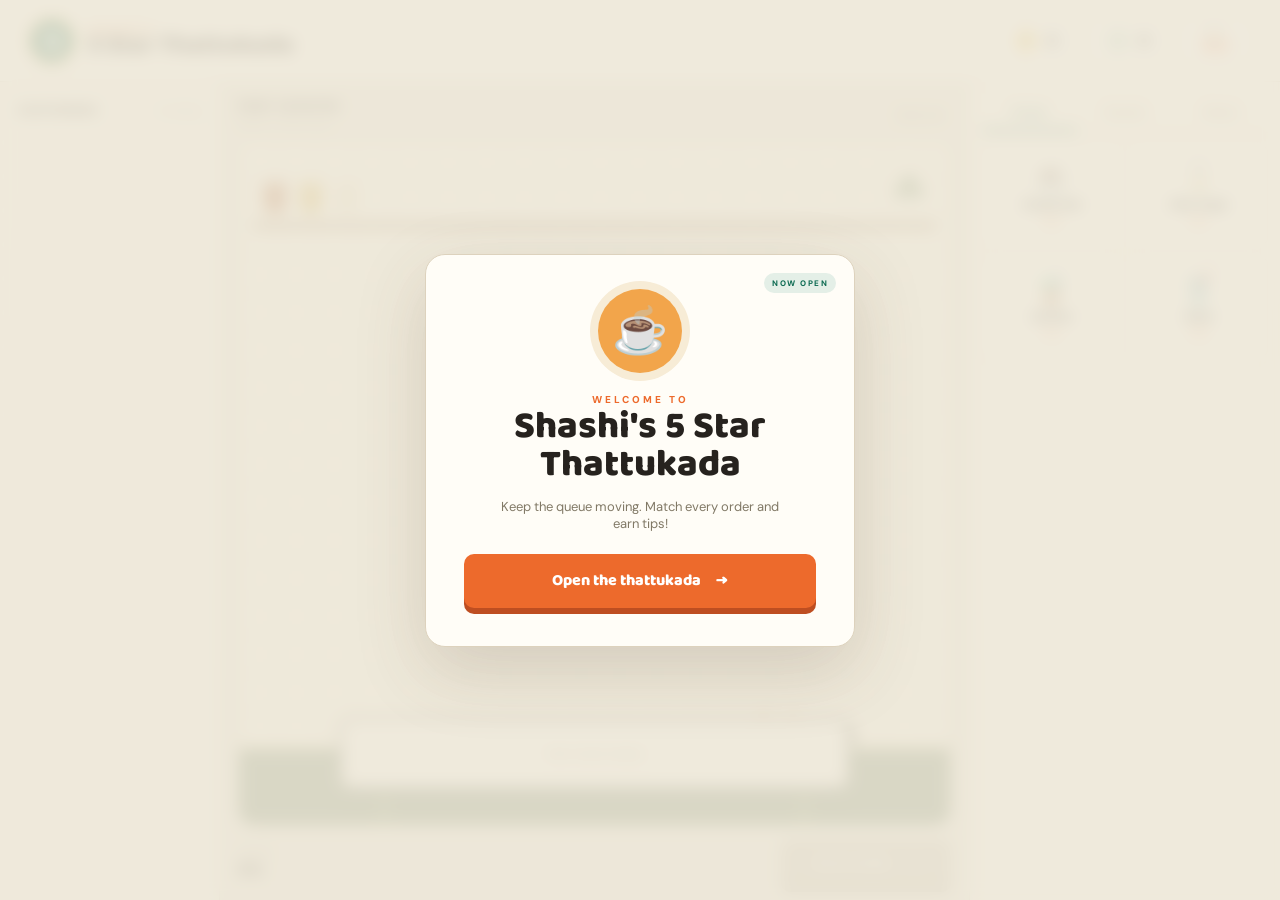
==== index.html @ 860135ed "ver 1" ====
<!doctype html>
<html lang="en">
  <head>
    <meta charset="UTF-8" />
    <meta name="viewport" content="width=device-width, initial-scale=1.0" />
    <title>Shashi's 5 Star Thattukada</title>
    <link rel="preconnect" href="https://fonts.googleapis.com" />
    <link rel="preconnect" href="https://fonts.gstatic.com" crossorigin />
    <link href="https://fonts.googleapis.com/css2?family=Baloo+2:wght@600;700;800&family=DM+Sans:wght@500;600;700&display=swap" rel="stylesheet" />
    <link rel="stylesheet" href="styles.css" />
  </head>
  <body>
    <main class="game-shell">
      <header class="topbar">
        <div class="brand">
          <span class="brand-mark">S</span>
          <div>
            <p>SHASHI'S</p>
            <h1>5 Star Thattukada</h1>
          </div>
        </div>
        <div class="stats">
          <div class="stat"><span class="stat-icon coin">₹</span><strong id="coins">0</strong></div>
          <div class="stat"><span class="stat-icon served">✓</span><strong id="served">0</strong></div>
          <div class="stat time-stat"><span>DAY</span><strong id="timeLeft">90</strong></div>
        </div>
      </header>

      <section class="game-board">
        <aside class="customer-lane">
          <div class="section-heading">
            <span>CUSTOMERS</span>
            <small id="queueCount">0 waiting</small>
          </div>
          <div id="customers" class="customers"></div>
        </aside>

        <section class="prep-area">
          <div class="prep-header">
            <div class="section-heading">
              <span>PREP COUNTER</span>
              <small id="prepHint">Select a menu item</small>
            </div>
            <button id="clearTray" class="clear-button" type="button">Clear tray</button>
          </div>
          <div class="counter">
            <div class="shelf">
              <div class="jars"><span class="jar chai"></span><span class="jar spice"></span><span class="jar sugar"></span></div>
              <div class="plant">☘</div>
            </div>
            <div class="stove"><div class="pan"><span class="steam">〰</span></div><div class="flame">● ●</div></div>
            <div id="tray" class="tray" aria-live="polite"><span class="tray-empty">Your tray is empty</span></div>
          </div>
          <div class="tray-actions">
            <div id="trayTotal" class="tray-total">TOTAL <strong>₹0</strong></div>
            <button id="serveButton" class="serve-button" type="button" disabled>Serve order <span>→</span></button>
          </div>
        </section>

        <aside class="menu-panel">
          <div class="menu-tabs" id="menuTabs">
            <button class="active" type="button" data-category="beverages">Drinks</button>
            <button type="button" data-category="snacks">Snacks</button>
            <button type="button" data-category="meals">Meals</button>
          </div>
          <div id="menuGrid" class="menu-grid"></div>
        </aside>
      </section>
    </main>

    <div id="modifierModal" class="modal" aria-hidden="true">
      <div class="modal-card">
        <button id="closeModal" class="modal-close" type="button" aria-label="Close">×</button>
        <div id="modifierIcon" class="modifier-icon">☕</div>
        <h2 id="modifierTitle">Prepare drink</h2>
        <div class="modifier-section">
          <label>MILK</label>
          <div class="choice-row" id="milkChoices">
            <button type="button" data-value="milk" class="selected">With milk</button>
            <button type="button" data-value="no-milk">No milk</button>
          </div>
        </div>
        <div class="modifier-section">
          <label>SUGAR</label>
          <div class="choice-row" id="sugarChoices">
            <button type="button" data-value="sugar" class="selected">Sugar</button>
            <button type="button" data-value="no-sugar">No sugar</button>
          </div>
        </div>
        <button id="addDrink" class="add-button" type="button">Add to tray</button>
      </div>
    </div>

    <div id="startScreen" class="start-screen">
      <div class="start-card">
        <div class="start-badge">NOW OPEN</div>
        <div class="start-icon">☕</div>
        <p class="eyebrow">WELCOME TO</p>
        <h2>Shashi's 5 Star<br />Thattukada</h2>
        <p class="start-copy">Keep the queue moving. Match every order and earn tips!</p>
        <button id="startButton" type="button">Open the thattukada <span>→</span></button>
      </div>
    </div>
    <div id="toast" class="toast"></div>
    <script src="script.js"></script>
  </body>
</html>
---- styles.css ----
:root {
  --ink:#26221e; --cream:#f7f2e8; --paper:#fffdf7; --orange:#ed6a2c;
  --green:#0d6b52; --yellow:#f1b84b; --line:#ddd4c4;
}
*{box-sizing:border-box}
body{margin:0;min-width:320px;min-height:100vh;color:var(--ink);background:#e9e2d4;font-family:"DM Sans",sans-serif;overflow-x:hidden}
button{font:inherit;cursor:pointer}
.game-shell{min-height:100vh;background:radial-gradient(circle at 12% 20%,rgba(255,255,255,.55) 0 2px,transparent 3px),linear-gradient(135deg,#f7f3e9 0%,#eee7d8 100%);background-size:34px 34px,auto}
.topbar{height:82px;display:flex;align-items:center;justify-content:space-between;padding:10px 28px;background:var(--paper);border-bottom:1px solid var(--line)}
.brand{display:flex;align-items:center;gap:12px}
.brand-mark{width:48px;height:48px;display:grid;place-items:center;border-radius:50%;background:var(--green);color:white;border:3px solid #f1b84b;font:800 28px "Baloo 2"}
.brand p{margin:0;color:var(--orange);font-size:11px;font-weight:800;letter-spacing:2px}
.brand h1{margin:-4px 0 0;font:800 25px "Baloo 2";line-height:1}
.stats{display:flex;align-items:stretch;gap:8px;height:48px}
.stat{min-width:84px;display:flex;align-items:center;justify-content:center;gap:8px;border:1px solid var(--line);border-radius:10px;background:#fff;font-size:18px}
.stat-icon{width:24px;height:24px;display:grid;place-items:center;border-radius:50%;font-size:13px}
.coin{background:#ffe08a;color:#71520d}.served{background:#d5eddd;color:var(--green)}
.time-stat{min-width:74px;flex-direction:column;gap:0;line-height:1}
.time-stat span{font-size:9px;letter-spacing:1.5px;color:#888175}.time-stat strong{color:var(--orange);font-size:20px}
.game-board{height:calc(100vh - 82px);min-height:560px;display:grid;grid-template-columns:220px minmax(360px,1fr) 310px}
.customer-lane,.prep-area,.menu-panel{border-right:1px solid var(--line)}
.customer-lane{padding:18px 14px;background:rgba(255,253,247,.68);overflow-y:auto}
.section-heading{display:flex;align-items:baseline;justify-content:space-between;margin:0 4px 12px}
.section-heading span{font:800 13px "Baloo 2";letter-spacing:1px}.section-heading small{color:#999185;font-size:10px}
.customers{display:grid;gap:10px}
.customer-card{position:relative;min-height:126px;padding:12px;border:1px solid #ddd4c4;border-radius:12px;background:var(--paper);box-shadow:0 3px 0 rgba(88,74,51,.05);transition:.2s;text-align:left;width:100%}
.customer-card.selected{border:2px solid var(--green);box-shadow:0 5px 16px rgba(13,107,82,.12)}
.customer-card.danger{border-color:#df6b50}
.customer-top{display:flex;align-items:center;gap:9px}
.avatar{width:38px;height:38px;border-radius:50%;display:grid;place-items:center;background:#e5ad72;border:2px solid white;box-shadow:0 0 0 1px #d7c4a7;font-size:21px}
.customer-name{font:800 13px "Baloo 2"}.customer-name small{display:block;color:#9b927f;font:600 9px "DM Sans"}
.customer-order{margin:9px 0 7px;display:grid;gap:4px}.order-item{display:flex;justify-content:space-between;align-items:center;font-size:10px;font-weight:700}.order-item .matched{color:var(--green)}
.patience{height:5px;border-radius:5px;background:#ebe5d8;overflow:hidden}.patience span{display:block;height:100%;background:#66a67d;transition:width .25s linear}.customer-card.danger .patience span{background:#df6b50}
.prep-area{display:grid;grid-template-rows:58px minmax(330px,1fr) 74px;background:#efeadf}
.prep-header{display:flex;align-items:center;justify-content:space-between;padding:12px 18px 8px}.prep-header .section-heading{margin:0;display:grid}
.clear-button{border:0;background:transparent;color:#9a8f7b;font-size:11px;text-decoration:underline}
.counter{margin:0 18px;position:relative;overflow:hidden;border:1px solid #d1c6b2;border-radius:16px;background:linear-gradient(rgba(255,255,255,.35),rgba(255,255,255,.35)),linear-gradient(90deg,#e3d4b8 1px,transparent 1px),linear-gradient(#e3d4b8 1px,transparent 1px),#f7f1df;background-size:auto,38px 38px,38px 38px,auto;box-shadow:inset 0 -75px 0 #bfc58a}
.counter::after{content:"";position:absolute;left:0;right:0;bottom:0;height:76px;background:linear-gradient(90deg,#667b59 0 20%,#7f955f 20% 21%,#667b59 21% 79%,#7f955f 79% 80%,#667b59 80%);border-top:5px solid #f1e7cd}
.shelf{position:absolute;left:14px;right:14px;top:18px;height:70px;border-bottom:6px solid #9a7652}.jars{position:absolute;bottom:7px;left:8px;display:flex;gap:8px}.jar{width:28px;height:36px;border:3px solid rgba(255,255,255,.8);border-radius:5px 5px 10px 10px}.jar.chai{background:#b96d3a}.jar.spice{background:#d7b04b}.jar.sugar{background:#ece0c2}.plant{position:absolute;right:10px;bottom:8px;color:#55784b;font-size:38px}
.stove{position:absolute;right:12%;bottom:67px;width:150px;height:76px}.pan{position:absolute;width:130px;height:34px;left:10px;bottom:0;border-radius:8px 8px 50% 50%;background:#33332f;border:5px solid #5d5c55}.steam{position:absolute;left:52px;top:-38px;color:#fff;font-size:40px;opacity:.9;animation:steam 2s infinite}.flame{position:absolute;left:44px;bottom:34px;color:#ef7c32;letter-spacing:8px;animation:flame .7s infinite alternate}@keyframes steam{50%{transform:translateY(-8px) rotate(8deg);opacity:.35}}@keyframes flame{to{transform:scaleX(.8)}}
.tray{position:absolute;z-index:2;left:50%;bottom:35px;transform:translateX(-50%);width:min(72%,520px);height:74px;min-height:74px;display:flex;align-items:center;justify-content:center;gap:8px;border-radius:12px;background:#fffdf7;border:5px solid #aaa99e;box-shadow:0 8px 15px rgba(65,57,43,.18)}
.tray-empty{color:#aaa293;font:700 12px "Baloo 2"}.tray-item{height:54px;min-width:62px;padding:5px 7px;display:grid;place-items:center;border:1px solid #e3d8c4;border-radius:8px;background:#faf6ea;font-size:22px;position:relative}.tray-item small{position:absolute;bottom:2px;max-width:60px;overflow:hidden;text-overflow:ellipsis;white-space:nowrap;font-size:7px}
.tray-actions{display:flex;align-items:center;justify-content:space-between;padding:10px 18px}.tray-total{color:#908875;font-size:10px;letter-spacing:1px}.tray-total strong{display:block;color:var(--ink);font-size:18px}
.serve-button{height:48px;min-width:170px;border:0;border-radius:9px;background:var(--orange);color:white;font:800 14px "Baloo 2";box-shadow:0 5px 0 #bd4d20;transition:.15s}.serve-button span{margin-left:14px}.serve-button:disabled{background:#ccc4b4;box-shadow:0 5px 0 #aaa18f;cursor:not-allowed}.serve-button:not(:disabled):active{transform:translateY(4px);box-shadow:0 1px 0 #bd4d20}
.menu-panel{border-right:0;background:rgba(255,253,247,.9);padding:12px}.menu-tabs{display:grid;grid-template-columns:repeat(3,1fr);border-bottom:1px solid var(--line);margin-bottom:10px}.menu-tabs button{height:38px;border:0;border-bottom:3px solid transparent;background:transparent;color:#948b79;font-size:11px;font-weight:800}.menu-tabs button.active{color:var(--green);border-bottom-color:var(--green)}
.menu-grid{display:grid;grid-template-columns:repeat(2,minmax(0,1fr));gap:8px}.menu-item{min-height:104px;border:1px solid #e1d8c6;border-radius:10px;background:#fffef9;display:flex;flex-direction:column;align-items:center;justify-content:center;transition:.15s;position:relative}.menu-item:hover{border-color:#ef9e69;transform:translateY(-2px);box-shadow:0 5px 12px rgba(83,70,48,.08)}.menu-item:active{transform:scale(.97)}.menu-item .icon{font-size:31px;line-height:1}.menu-item strong{margin-top:6px;font:800 11px "Baloo 2";text-align:center;line-height:1.05}.menu-item .price{margin-top:4px;color:var(--orange);font-size:9px;font-weight:800}
.modal{position:fixed;z-index:20;inset:0;display:none;place-items:center;background:rgba(38,34,30,.42);backdrop-filter:blur(4px)}.modal.open{display:grid}.modal-card{width:min(390px,calc(100% - 30px));padding:24px;border-radius:16px;background:var(--paper);text-align:center;position:relative;box-shadow:0 20px 60px rgba(38,34,30,.25)}.modal-close{position:absolute;right:12px;top:10px;border:0;background:transparent;color:#999;font-size:24px}.modifier-icon{width:74px;height:74px;margin:0 auto 8px;display:grid;place-items:center;border-radius:50%;background:#f3ead6;font-size:38px}.modal-card h2{margin:4px 0 18px;font:800 22px "Baloo 2"}
.modifier-section{margin:12px 0;text-align:left}.modifier-section label{display:block;margin:0 0 6px 4px;color:#948b79;font-size:9px;letter-spacing:1.5px;font-weight:800}.choice-row{display:grid;grid-template-columns:1fr 1fr;gap:8px}.choice-row button{height:44px;border:1px solid #ddd3bf;border-radius:8px;background:white;font-size:12px;font-weight:700}.choice-row button.selected{border:2px solid var(--green);background:#edf5ef;color:var(--green)}.add-button{width:100%;height:48px;margin-top:10px;border:0;border-radius:9px;background:var(--green);color:white;font:800 14px "Baloo 2"}
.start-screen{position:fixed;z-index:30;inset:0;display:grid;place-items:center;background:rgba(237,231,216,.86);backdrop-filter:blur(8px)}.start-screen.hidden{display:none}.start-card{width:min(430px,calc(100% - 30px));padding:34px 38px 38px;text-align:center;background:var(--paper);border:1px solid #ddd2bd;border-radius:20px;box-shadow:0 24px 70px rgba(83,68,44,.18);position:relative}.start-badge{position:absolute;right:18px;top:18px;padding:5px 8px;border-radius:20px;background:#e4efe7;color:var(--green);font-size:8px;letter-spacing:1.5px;font-weight:800}.start-icon{width:84px;height:84px;margin:0 auto 12px;display:grid;place-items:center;border-radius:50%;background:#f2a54b;font-size:45px;box-shadow:0 0 0 8px #f7ecd6}.eyebrow{margin:20px 0 2px;color:var(--orange);font-size:10px;letter-spacing:3px;font-weight:800}.start-card h2{margin:0;font:800 38px/1 "Baloo 2"}.start-copy{max-width:300px;margin:14px auto 22px;color:#817966;font-size:13px}.start-card button{width:100%;height:54px;border:0;border-radius:10px;background:var(--orange);color:white;font:800 16px "Baloo 2";box-shadow:0 6px 0 #be4e21}.start-card button span{margin-left:12px}
.toast{position:fixed;z-index:40;left:50%;bottom:24px;transform:translate(-50%,30px);padding:12px 18px;border-radius:30px;background:var(--ink);color:white;font-size:12px;opacity:0;transition:.25s;pointer-events:none}.toast.show{transform:translate(-50%,0);opacity:1}
@media(max-width:980px){.game-board{grid-template-columns:180px minmax(330px,1fr) 250px}.topbar{padding-inline:16px}}
@media(max-width:760px){.topbar{height:70px}.brand h1{font-size:18px}.brand-mark{width:40px;height:40px}.stats{gap:4px}.stat{min-width:58px}.served{display:none}.game-board{height:auto;min-height:calc(100vh - 70px);grid-template-columns:1fr}.customer-lane{height:164px;border-right:0;border-bottom:1px solid var(--line)}.customers{display:flex;overflow-x:auto}.customer-card{min-width:190px;height:126px}.prep-area{height:420px;border-right:0}.menu-panel{min-height:330px}.menu-grid{grid-template-columns:repeat(3,1fr)}}
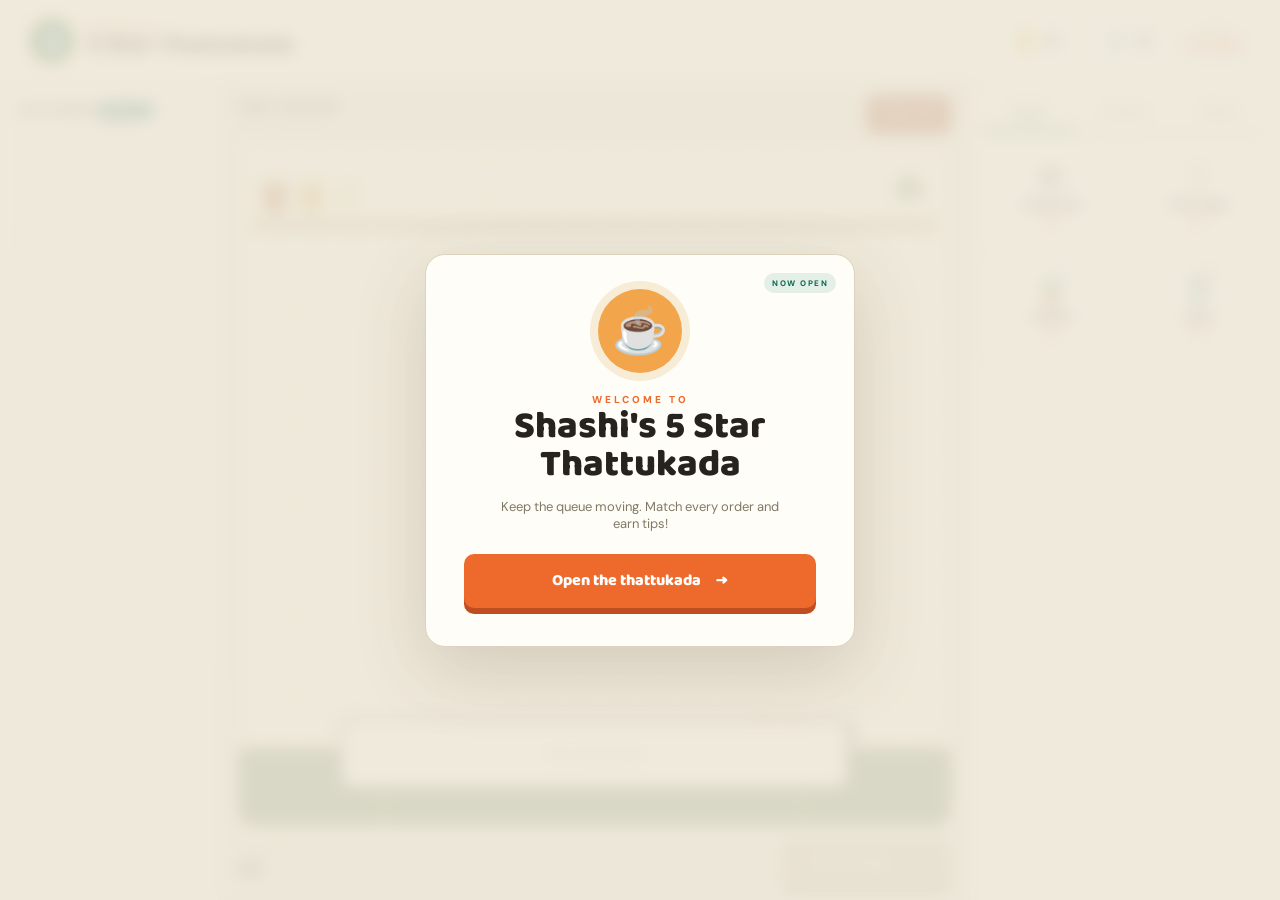
==== commit 62741feb: "ver 2" ====
--- a/index.html
+++ b/index.html
@@ -20,9 +20,9 @@
           </div>
         </div>
         <div class="stats">
-          <div class="stat"><span class="stat-icon coin">₹</span><strong id="coins">0</strong></div>
+          <div class="stat" role="group" aria-label="Indian rupees"><span class="stat-icon coin" aria-hidden="true">₹</span><strong id="coins">0</strong></div>
           <div class="stat"><span class="stat-icon served">✓</span><strong id="served">0</strong></div>
-          <div class="stat time-stat"><span>DAY</span><strong id="timeLeft">90</strong></div>
+          <div class="stat time-stat"><span>TIME</span><strong id="timeLeft">01:30</strong></div>
         </div>
       </header>
 
@@ -30,7 +30,7 @@
         <aside class="customer-lane">
           <div class="section-heading">
             <span>CUSTOMERS</span>
-            <small id="queueCount">0 waiting</small>
+            <small><span id="levelIndicator" class="level-badge">LEVEL 1</span> · <span id="queueCount">0 waiting</span></small>
           </div>
           <div id="customers" class="customers"></div>
         </aside>
--- a/styles.css
+++ b/styles.css
@@ -21,7 +21,8 @@
 .customer-lane,.prep-area,.menu-panel{border-right:1px solid var(--line)}
 .customer-lane{padding:18px 14px;background:rgba(255,253,247,.68);overflow-y:auto}
 .section-heading{display:flex;align-items:baseline;justify-content:space-between;margin:0 4px 12px}
-.section-heading span{font:800 13px "Baloo 2";letter-spacing:1px}.section-heading small{color:#999185;font-size:10px}
+.section-heading>span{font:800 13px "Baloo 2";letter-spacing:1px}.section-heading small{color:#999185;font-size:10px}
+.section-heading small .level-badge{display:inline-block;padding:3px 7px;border-radius:999px;background:var(--green);color:white;font-size:10px;font-weight:800;letter-spacing:.7px;line-height:1.1}
 .customers{display:grid;gap:10px}
 .customer-card{position:relative;min-height:126px;padding:12px;border:1px solid #ddd4c4;border-radius:12px;background:var(--paper);box-shadow:0 3px 0 rgba(88,74,51,.05);transition:.2s;text-align:left;width:100%}
 .customer-card.selected{border:2px solid var(--green);box-shadow:0 5px 16px rgba(13,107,82,.12)}
@@ -33,7 +34,10 @@
 .patience{height:5px;border-radius:5px;background:#ebe5d8;overflow:hidden}.patience span{display:block;height:100%;background:#66a67d;transition:width .25s linear}.customer-card.danger .patience span{background:#df6b50}
 .prep-area{display:grid;grid-template-rows:58px minmax(330px,1fr) 74px;background:#efeadf}
 .prep-header{display:flex;align-items:center;justify-content:space-between;padding:12px 18px 8px}.prep-header .section-heading{margin:0;display:grid}
-.clear-button{border:0;background:transparent;color:#9a8f7b;font-size:11px;text-decoration:underline}
+.clear-button{padding:8px 12px;border:1px solid #812f12;border-radius:8px;background:#a63d16;color:white;font-size:12px;font-weight:800;box-shadow:0 3px 0 #812f12;transition:.15s}
+.clear-button:hover{background:#812f12}
+.clear-button:focus-visible{outline:3px solid var(--green);outline-offset:3px}
+.clear-button:active{transform:translateY(2px);box-shadow:0 1px 0 #812f12}
 .counter{margin:0 18px;position:relative;overflow:hidden;border:1px solid #d1c6b2;border-radius:16px;background:linear-gradient(rgba(255,255,255,.35),rgba(255,255,255,.35)),linear-gradient(90deg,#e3d4b8 1px,transparent 1px),linear-gradient(#e3d4b8 1px,transparent 1px),#f7f1df;background-size:auto,38px 38px,38px 38px,auto;box-shadow:inset 0 -75px 0 #bfc58a}
 .counter::after{content:"";position:absolute;left:0;right:0;bottom:0;height:76px;background:linear-gradient(90deg,#667b59 0 20%,#7f955f 20% 21%,#667b59 21% 79%,#7f955f 79% 80%,#667b59 80%);border-top:5px solid #f1e7cd}
 .shelf{position:absolute;left:14px;right:14px;top:18px;height:70px;border-bottom:6px solid #9a7652}.jars{position:absolute;bottom:7px;left:8px;display:flex;gap:8px}.jar{width:28px;height:36px;border:3px solid rgba(255,255,255,.8);border-radius:5px 5px 10px 10px}.jar.chai{background:#b96d3a}.jar.spice{background:#d7b04b}.jar.sugar{background:#ece0c2}.plant{position:absolute;right:10px;bottom:8px;color:#55784b;font-size:38px}
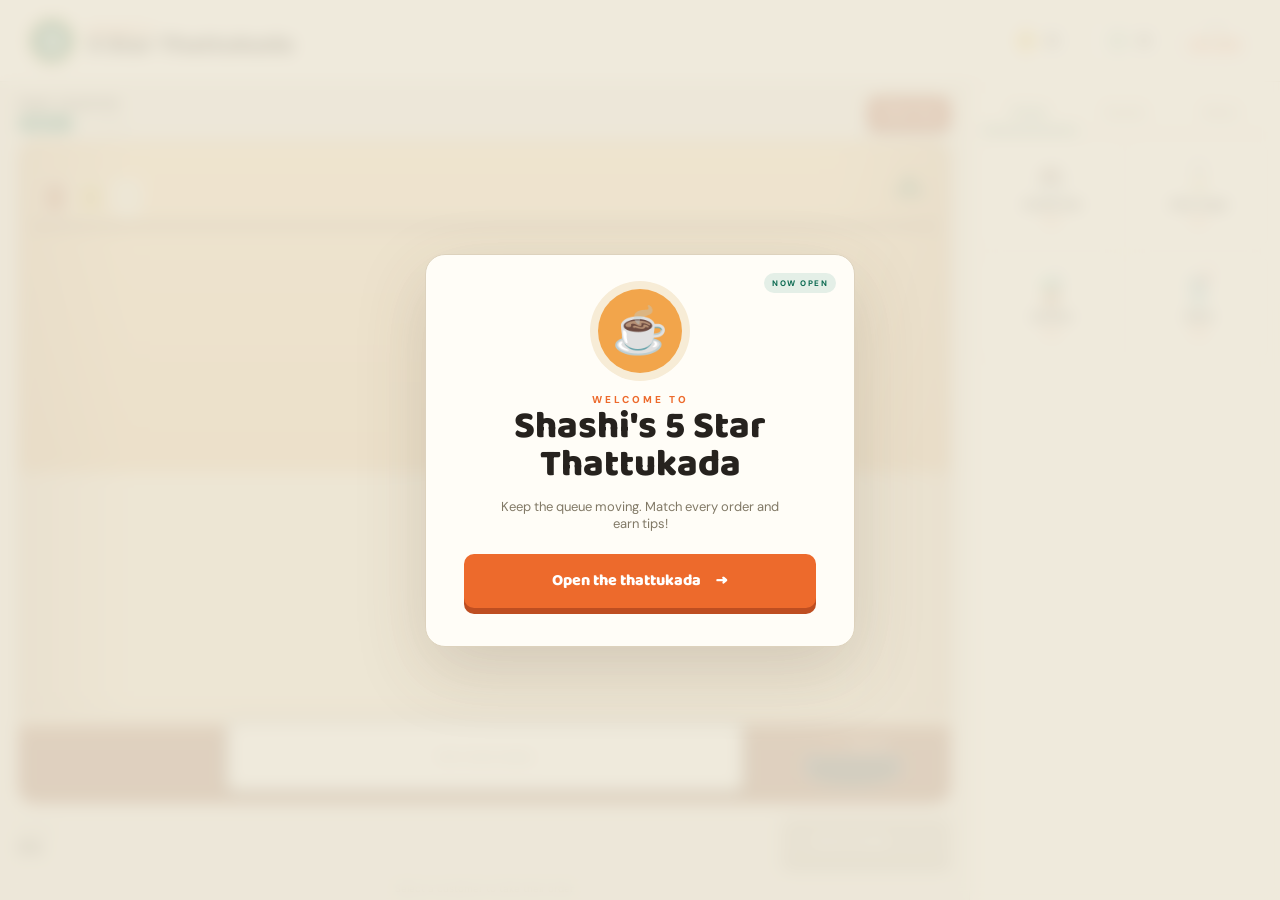
==== commit dbfd6dc1: "ver 3" ====
--- a/index.html
+++ b/index.html
@@ -27,34 +27,28 @@
       </header>
 
       <section class="game-board">
-        <aside class="customer-lane">
-          <div class="section-heading">
-            <span>CUSTOMERS</span>
-            <small><span id="levelIndicator" class="level-badge">LEVEL 1</span> · <span id="queueCount">0 waiting</span></small>
-          </div>
-          <div id="customers" class="customers"></div>
-        </aside>
-
         <section class="prep-area">
           <div class="prep-header">
             <div class="section-heading">
               <span>PREP COUNTER</span>
-              <small id="prepHint">Select a menu item</small>
+              <small><span id="levelIndicator" class="level-badge">LEVEL 1</span> · <span id="queueCount">0 waiting</span></small>
             </div>
             <button id="clearTray" class="clear-button" type="button">Clear tray</button>
           </div>
-          <div class="counter">
+          <div class="counter" aria-label="Customers waiting at the counter">
             <div class="shelf">
               <div class="jars"><span class="jar chai"></span><span class="jar spice"></span><span class="jar sugar"></span></div>
               <div class="plant">☘</div>
             </div>
             <div class="stove"><div class="pan"><span class="steam">〰</span></div><div class="flame">● ●</div></div>
+            <div id="customers" class="customers" aria-label="Customers asking for orders"></div>
             <div id="tray" class="tray" aria-live="polite"><span class="tray-empty">Your tray is empty</span></div>
           </div>
           <div class="tray-actions">
             <div id="trayTotal" class="tray-total">TOTAL <strong>₹0</strong></div>
             <button id="serveButton" class="serve-button" type="button" disabled>Serve order <span>→</span></button>
           </div>
+          <p id="prepHint" class="prep-hint">Select a customer to take their order</p>
         </section>
 
         <aside class="menu-panel">
--- a/styles.css
+++ b/styles.css
@@ -17,32 +17,40 @@
 .coin{background:#ffe08a;color:#71520d}.served{background:#d5eddd;color:var(--green)}
 .time-stat{min-width:74px;flex-direction:column;gap:0;line-height:1}
 .time-stat span{font-size:9px;letter-spacing:1.5px;color:#888175}.time-stat strong{color:var(--orange);font-size:20px}
-.game-board{height:calc(100vh - 82px);min-height:560px;display:grid;grid-template-columns:220px minmax(360px,1fr) 310px}
-.customer-lane,.prep-area,.menu-panel{border-right:1px solid var(--line)}
-.customer-lane{padding:18px 14px;background:rgba(255,253,247,.68);overflow-y:auto}
+.game-board{height:calc(100vh - 82px);min-height:560px;display:grid;grid-template-columns:minmax(0,1fr) 310px}
+.prep-area,.menu-panel{border-right:1px solid var(--line)}
 .section-heading{display:flex;align-items:baseline;justify-content:space-between;margin:0 4px 12px}
 .section-heading>span{font:800 13px "Baloo 2";letter-spacing:1px}.section-heading small{color:#999185;font-size:10px}
 .section-heading small .level-badge{display:inline-block;padding:3px 7px;border-radius:999px;background:var(--green);color:white;font-size:10px;font-weight:800;letter-spacing:.7px;line-height:1.1}
-.customers{display:grid;gap:10px}
-.customer-card{position:relative;min-height:126px;padding:12px;border:1px solid #ddd4c4;border-radius:12px;background:var(--paper);box-shadow:0 3px 0 rgba(88,74,51,.05);transition:.2s;text-align:left;width:100%}
-.customer-card.selected{border:2px solid var(--green);box-shadow:0 5px 16px rgba(13,107,82,.12)}
-.customer-card.danger{border-color:#df6b50}
-.customer-top{display:flex;align-items:center;gap:9px}
-.avatar{width:38px;height:38px;border-radius:50%;display:grid;place-items:center;background:#e5ad72;border:2px solid white;box-shadow:0 0 0 1px #d7c4a7;font-size:21px}
-.customer-name{font:800 13px "Baloo 2"}.customer-name small{display:block;color:#9b927f;font:600 9px "DM Sans"}
-.customer-order{margin:9px 0 7px;display:grid;gap:4px}.order-item{display:flex;justify-content:space-between;align-items:center;font-size:10px;font-weight:700}.order-item .matched{color:var(--green)}
-.patience{height:5px;border-radius:5px;background:#ebe5d8;overflow:hidden}.patience span{display:block;height:100%;background:#66a67d;transition:width .25s linear}.customer-card.danger .patience span{background:#df6b50}
-.prep-area{display:grid;grid-template-rows:58px minmax(330px,1fr) 74px;background:#efeadf}
+.prep-area{display:grid;grid-template-rows:58px minmax(330px,1fr) 74px 22px;background:#efeadf}
 .prep-header{display:flex;align-items:center;justify-content:space-between;padding:12px 18px 8px}.prep-header .section-heading{margin:0;display:grid}
 .clear-button{padding:8px 12px;border:1px solid #812f12;border-radius:8px;background:#a63d16;color:white;font-size:12px;font-weight:800;box-shadow:0 3px 0 #812f12;transition:.15s}
 .clear-button:hover{background:#812f12}
 .clear-button:focus-visible{outline:3px solid var(--green);outline-offset:3px}
 .clear-button:active{transform:translateY(2px);box-shadow:0 1px 0 #812f12}
-.counter{margin:0 18px;position:relative;overflow:hidden;border:1px solid #d1c6b2;border-radius:16px;background:linear-gradient(rgba(255,255,255,.35),rgba(255,255,255,.35)),linear-gradient(90deg,#e3d4b8 1px,transparent 1px),linear-gradient(#e3d4b8 1px,transparent 1px),#f7f1df;background-size:auto,38px 38px,38px 38px,auto;box-shadow:inset 0 -75px 0 #bfc58a}
-.counter::after{content:"";position:absolute;left:0;right:0;bottom:0;height:76px;background:linear-gradient(90deg,#667b59 0 20%,#7f955f 20% 21%,#667b59 21% 79%,#7f955f 79% 80%,#667b59 80%);border-top:5px solid #f1e7cd}
+.counter{margin:0 18px;position:relative;overflow:hidden;border:1px solid #9a6847;border-radius:16px;background:linear-gradient(90deg,rgba(97,48,27,.2),transparent 12% 88%,rgba(97,48,27,.2)),linear-gradient(180deg,#f6d29a 0%,#e6b778 50%,#f2dfbd 50%,#f2dfbd 100%);box-shadow:inset 0 -75px 0 #bfc58a}
+.counter::after{content:"";position:absolute;z-index:2;left:0;right:0;bottom:0;height:86px;background:linear-gradient(180deg,#f5e5c4 0 7px,#79401f 7px 12px,#b96e3e 12px 17px,#8c4c2b 17px 100%);border-top:1px solid #fff0d6;box-shadow:inset 0 8px 0 rgba(255,255,255,.16),0 -5px 12px rgba(63,35,20,.14);pointer-events:none}
 .shelf{position:absolute;left:14px;right:14px;top:18px;height:70px;border-bottom:6px solid #9a7652}.jars{position:absolute;bottom:7px;left:8px;display:flex;gap:8px}.jar{width:28px;height:36px;border:3px solid rgba(255,255,255,.8);border-radius:5px 5px 10px 10px}.jar.chai{background:#b96d3a}.jar.spice{background:#d7b04b}.jar.sugar{background:#ece0c2}.plant{position:absolute;right:10px;bottom:8px;color:#55784b;font-size:38px}
-.stove{position:absolute;right:12%;bottom:67px;width:150px;height:76px}.pan{position:absolute;width:130px;height:34px;left:10px;bottom:0;border-radius:8px 8px 50% 50%;background:#33332f;border:5px solid #5d5c55}.steam{position:absolute;left:52px;top:-38px;color:#fff;font-size:40px;opacity:.9;animation:steam 2s infinite}.flame{position:absolute;left:44px;bottom:34px;color:#ef7c32;letter-spacing:8px;animation:flame .7s infinite alternate}@keyframes steam{50%{transform:translateY(-8px) rotate(8deg);opacity:.35}}@keyframes flame{to{transform:scaleX(.8)}}
-.tray{position:absolute;z-index:2;left:50%;bottom:35px;transform:translateX(-50%);width:min(72%,520px);height:74px;min-height:74px;display:flex;align-items:center;justify-content:center;gap:8px;border-radius:12px;background:#fffdf7;border:5px solid #aaa99e;box-shadow:0 8px 15px rgba(65,57,43,.18)}
+.stove{position:absolute;z-index:3;right:4%;bottom:15px;width:120px;height:76px}.pan{position:absolute;width:100px;height:34px;left:10px;bottom:0;border-radius:8px 8px 50% 50%;background:#33332f;border:5px solid #5d5c55}.steam{position:absolute;left:40px;top:-38px;color:#fff;font-size:40px;opacity:.9;animation:steam 2s infinite}.flame{position:absolute;left:34px;bottom:34px;color:#ef7c32;letter-spacing:8px;animation:flame .7s infinite alternate}@keyframes steam{50%{transform:translateY(-8px) rotate(8deg);opacity:.35}}@keyframes flame{to{transform:scaleX(.8)}}
+.customers{position:absolute;z-index:1;inset:0;display:flex;align-items:flex-end;justify-content:center;gap:clamp(4px,2vw,24px);padding:0 12px 98px;pointer-events:none}
+.customer-figure{width:min(30%,160px);height:220px;min-width:94px;padding:0 2px 6px;border:0;border-radius:14px;background:transparent;display:flex;flex-direction:column;align-items:center;justify-content:flex-end;gap:5px;position:relative;transition:transform .2s,filter .2s;pointer-events:auto}
+.customer-figure:hover{transform:translateY(-4px)}
+.customer-figure.selected .avatar{box-shadow:0 0 0 4px var(--yellow),0 0 18px rgba(241,184,75,.65)}
+.customer-figure.danger .avatar{box-shadow:0 0 0 3px #df6b50}
+.order-bubble{position:relative;width:100%;min-height:80px;padding:8px 7px;border:2px solid #b9855c;border-radius:5px;background:#fffdf5;box-shadow:0 4px 0 rgba(88,57,34,.2);text-align:left}
+.order-bubble::after{content:"";position:absolute;left:calc(50% - 7px);bottom:-9px;width:12px;height:12px;transform:rotate(45deg);border-right:2px solid #b9855c;border-bottom:2px solid #b9855c;background:#fffdf5}
+.speech-name{display:block;margin-bottom:4px;color:#8f4825;font:800 10px "Baloo 2";text-align:center}
+.avatar{width:68px;height:76px;border-radius:24px 24px 8px 8px;display:grid;place-items:center;background:linear-gradient(180deg,#efc986,#d99055);border:3px solid #fff5df;box-shadow:0 0 0 2px #a5663e,0 5px 10px rgba(72,40,20,.2);font-size:56px;line-height:1}
+.customer-person{display:flex;flex-direction:column;align-items:center;gap:2px}
+.customer-name{color:var(--ink);font:800 11px "Baloo 2"}
+.customer-order{display:grid;gap:4px;margin-bottom:7px}
+.order-item{display:flex;justify-content:space-between;align-items:flex-start;gap:3px;font-size:9px;line-height:1.15;font-weight:700}
+.order-item .matched{color:var(--green)}
+.patience{display:block;width:100%;height:4px;border-radius:5px;background:#ebe5d8;overflow:hidden}
+.patience span{display:block;height:100%;background:#66a67d;transition:width .25s linear}
+.customer-figure.danger .patience span{background:#df6b50}
+.prep-hint{margin:0;color:#948b79;font-size:10px;text-align:center;line-height:22px}
+.tray{position:absolute;z-index:4;left:50%;bottom:10px;transform:translateX(-50%);width:min(64%,520px);height:74px;min-height:74px;display:flex;align-items:center;justify-content:center;gap:8px;border-radius:12px;background:#fffdf7;border:5px solid #aaa99e;box-shadow:0 8px 15px rgba(65,57,43,.18)}
 .tray-empty{color:#aaa293;font:700 12px "Baloo 2"}.tray-item{height:54px;min-width:62px;padding:5px 7px;display:grid;place-items:center;border:1px solid #e3d8c4;border-radius:8px;background:#faf6ea;font-size:22px;position:relative}.tray-item small{position:absolute;bottom:2px;max-width:60px;overflow:hidden;text-overflow:ellipsis;white-space:nowrap;font-size:7px}
 .tray-actions{display:flex;align-items:center;justify-content:space-between;padding:10px 18px}.tray-total{color:#908875;font-size:10px;letter-spacing:1px}.tray-total strong{display:block;color:var(--ink);font-size:18px}
 .serve-button{height:48px;min-width:170px;border:0;border-radius:9px;background:var(--orange);color:white;font:800 14px "Baloo 2";box-shadow:0 5px 0 #bd4d20;transition:.15s}.serve-button span{margin-left:14px}.serve-button:disabled{background:#ccc4b4;box-shadow:0 5px 0 #aaa18f;cursor:not-allowed}.serve-button:not(:disabled):active{transform:translateY(4px);box-shadow:0 1px 0 #bd4d20}
@@ -52,5 +60,5 @@
 .modifier-section{margin:12px 0;text-align:left}.modifier-section label{display:block;margin:0 0 6px 4px;color:#948b79;font-size:9px;letter-spacing:1.5px;font-weight:800}.choice-row{display:grid;grid-template-columns:1fr 1fr;gap:8px}.choice-row button{height:44px;border:1px solid #ddd3bf;border-radius:8px;background:white;font-size:12px;font-weight:700}.choice-row button.selected{border:2px solid var(--green);background:#edf5ef;color:var(--green)}.add-button{width:100%;height:48px;margin-top:10px;border:0;border-radius:9px;background:var(--green);color:white;font:800 14px "Baloo 2"}
 .start-screen{position:fixed;z-index:30;inset:0;display:grid;place-items:center;background:rgba(237,231,216,.86);backdrop-filter:blur(8px)}.start-screen.hidden{display:none}.start-card{width:min(430px,calc(100% - 30px));padding:34px 38px 38px;text-align:center;background:var(--paper);border:1px solid #ddd2bd;border-radius:20px;box-shadow:0 24px 70px rgba(83,68,44,.18);position:relative}.start-badge{position:absolute;right:18px;top:18px;padding:5px 8px;border-radius:20px;background:#e4efe7;color:var(--green);font-size:8px;letter-spacing:1.5px;font-weight:800}.start-icon{width:84px;height:84px;margin:0 auto 12px;display:grid;place-items:center;border-radius:50%;background:#f2a54b;font-size:45px;box-shadow:0 0 0 8px #f7ecd6}.eyebrow{margin:20px 0 2px;color:var(--orange);font-size:10px;letter-spacing:3px;font-weight:800}.start-card h2{margin:0;font:800 38px/1 "Baloo 2"}.start-copy{max-width:300px;margin:14px auto 22px;color:#817966;font-size:13px}.start-card button{width:100%;height:54px;border:0;border-radius:10px;background:var(--orange);color:white;font:800 16px "Baloo 2";box-shadow:0 6px 0 #be4e21}.start-card button span{margin-left:12px}
 .toast{position:fixed;z-index:40;left:50%;bottom:24px;transform:translate(-50%,30px);padding:12px 18px;border-radius:30px;background:var(--ink);color:white;font-size:12px;opacity:0;transition:.25s;pointer-events:none}.toast.show{transform:translate(-50%,0);opacity:1}
-@media(max-width:980px){.game-board{grid-template-columns:180px minmax(330px,1fr) 250px}.topbar{padding-inline:16px}}
-@media(max-width:760px){.topbar{height:70px}.brand h1{font-size:18px}.brand-mark{width:40px;height:40px}.stats{gap:4px}.stat{min-width:58px}.served{display:none}.game-board{height:auto;min-height:calc(100vh - 70px);grid-template-columns:1fr}.customer-lane{height:164px;border-right:0;border-bottom:1px solid var(--line)}.customers{display:flex;overflow-x:auto}.customer-card{min-width:190px;height:126px}.prep-area{height:420px;border-right:0}.menu-panel{min-height:330px}.menu-grid{grid-template-columns:repeat(3,1fr)}}
+@media(max-width:980px){.game-board{grid-template-columns:minmax(0,1fr) 250px}.topbar{padding-inline:16px}}
+@media(max-width:760px){.topbar{height:70px}.brand h1{font-size:18px}.brand-mark{width:40px;height:40px}.stats{gap:4px}.stat{min-width:58px}.served{display:none}.game-board{height:auto;min-height:calc(100vh - 70px);grid-template-columns:1fr}.customers{gap:4px;padding:0 6px 98px}.customer-figure{width:31%;min-width:0;height:210px}.order-bubble{padding:7px 5px}.order-item{font-size:8px}.prep-area{height:490px;border-right:0}.menu-panel{min-height:330px}.menu-grid{grid-template-columns:repeat(3,1fr)}}
